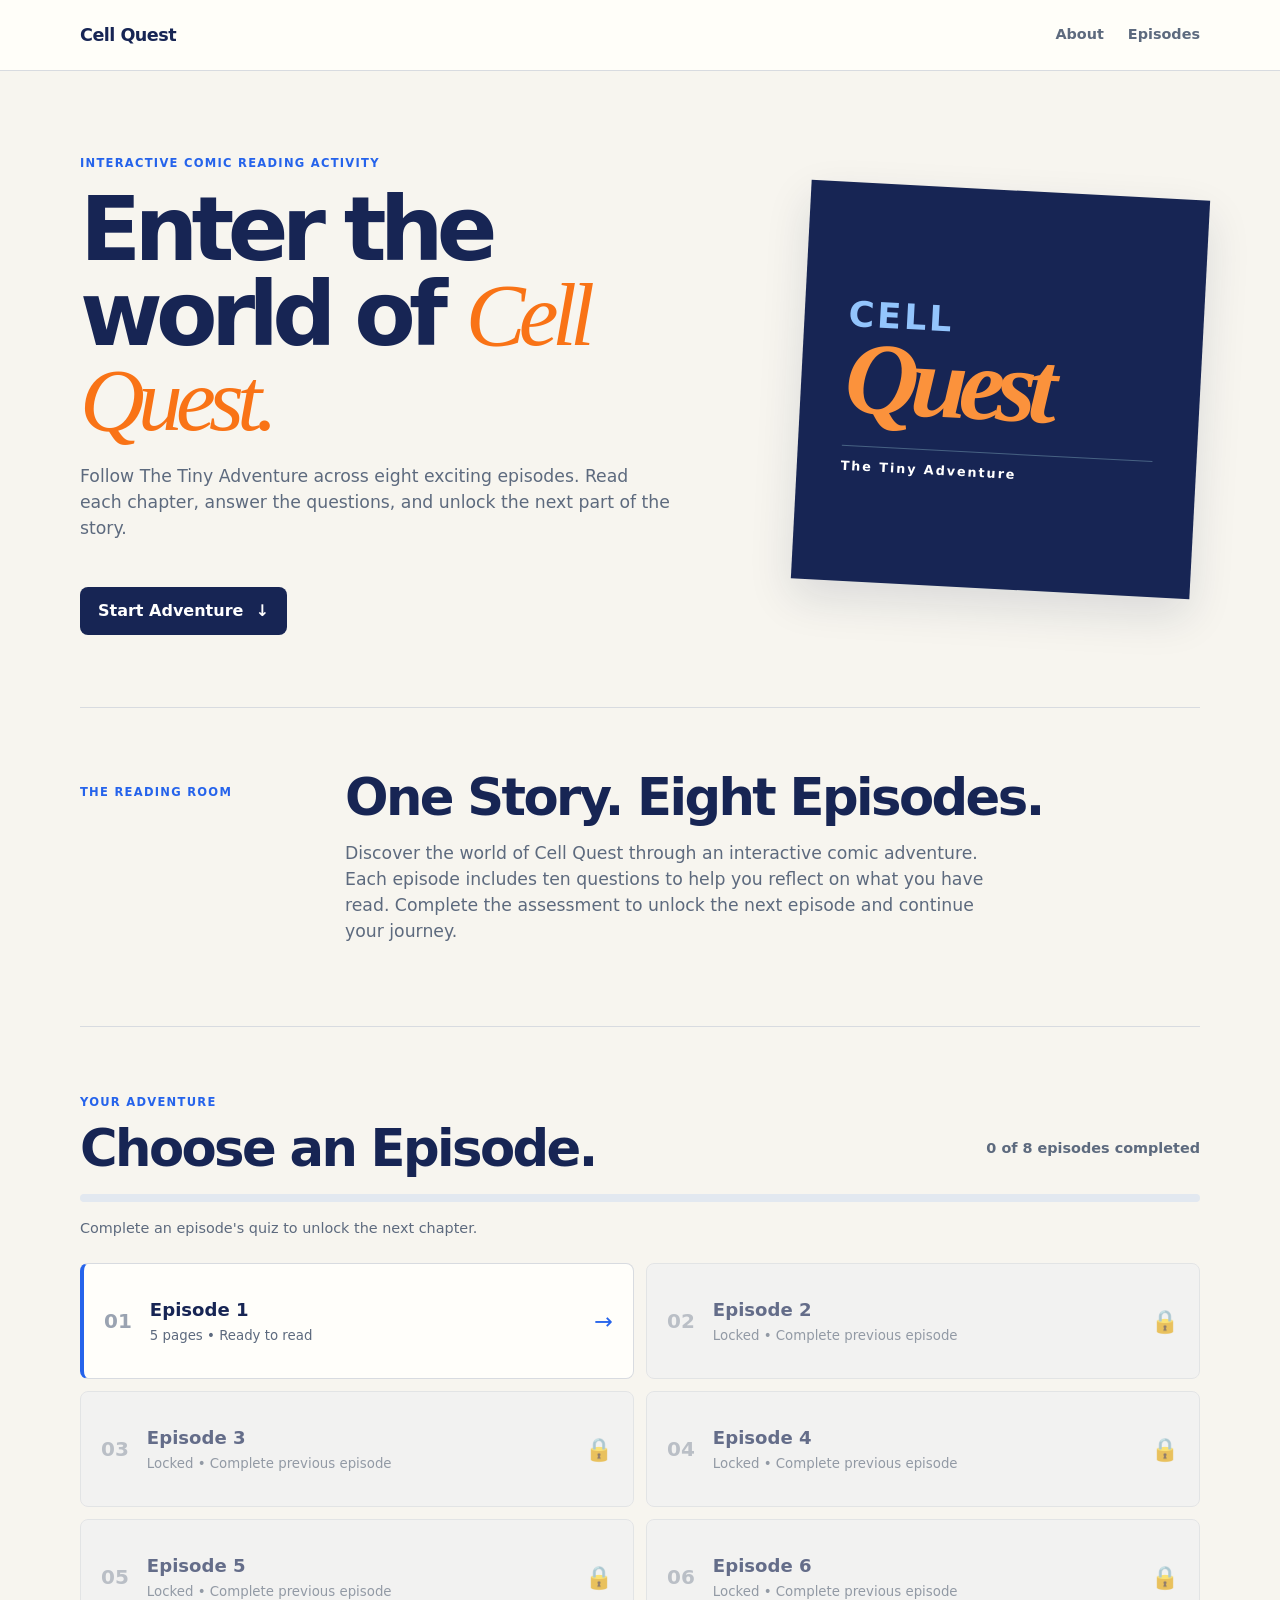
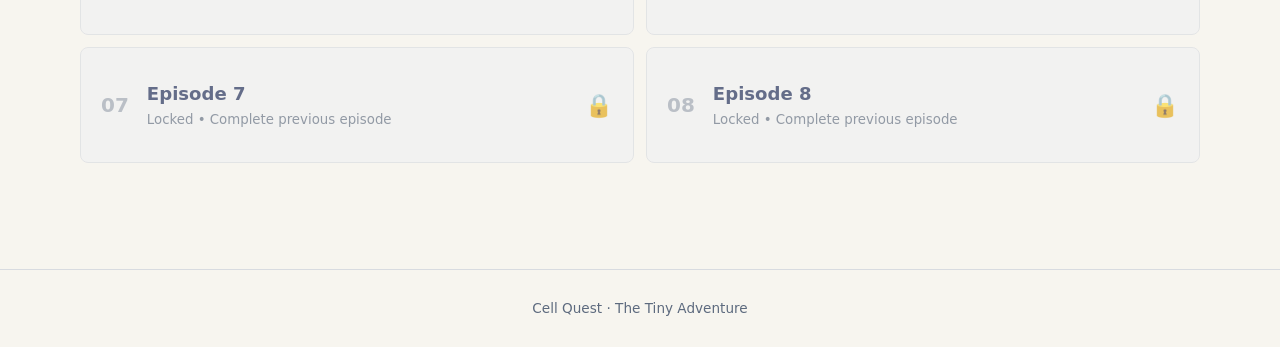
==== index.html @ 2b367c93 "first commit" ====
<!doctype html>
<html lang="en">
  <head>
    <meta charset="UTF-8" />
    <meta name="viewport" content="width=device-width, initial-scale=1.0" />
    <meta name="theme-color" content="#172554" />

    <title>Cell Quest | The Tiny Adventure</title>

    <link rel="stylesheet" href="css/comic-quiz.css" />
  </head>

  <body class="home-page">
    <header class="site-header">
      <div class="header-inner">
        <a class="brand" href="#home"> Cell Quest </a>

        <nav class="site-nav" aria-label="Primary navigation">
          <a href="#about">About</a>
          <a href="#episodes">Episodes</a>
        </nav>
      </div>
    </header>

    <main id="home">
      <!-- HERO -->
      <section class="hero">
        <div class="hero-copy">
          <p class="eyebrow">Interactive Comic Reading Activity</p>

          <h1>
            Enter the world of
            <em>Cell Quest.</em>
          </h1>

          <p class="hero-text">
            Follow The Tiny Adventure across eight exciting episodes. Read each
            chapter, answer the questions, and unlock the next part of the
            story.
          </p>

          <a class="primary-action" href="#episodes">
            Start Adventure
            <span aria-hidden="true">↓</span>
          </a>
        </div>

        <div class="hero-mark" aria-hidden="true">
          <span>Cell</span>
          <strong>Quest</strong>
          <i>The Tiny Adventure</i>
        </div>
      </section>

      <!-- ABOUT -->
      <section class="about" id="about" aria-labelledby="about-title">
        <p class="eyebrow">The Reading Room</p>

        <div>
          <h2 id="about-title">One Story. Eight Episodes.</h2>

          <p>
            Discover the world of Cell Quest through an interactive comic
            adventure. Each episode includes ten questions to help you reflect
            on what you have read. Complete the assessment to unlock the next
            episode and continue your journey.
          </p>
        </div>
      </section>

      <!-- EPISODES -->
      <section
        class="episode-section"
        id="episodes"
        aria-labelledby="episodes-title"
      >
        <div class="section-heading">
          <div>
            <p class="eyebrow">Your Adventure</p>

            <h2 id="episodes-title">Choose an Episode.</h2>
          </div>

          <p id="progressLabel" class="progress-label" aria-live="polite">
            Loading progress...
          </p>
        </div>

        <div class="progress-track" aria-hidden="true">
          <div id="progressFill" class="progress-fill"></div>
        </div>

        <p class="episode-help">
          Complete an episode's quiz to unlock the next chapter.
        </p>

        <ol
          class="episode-grid"
          id="episodeGrid"
          aria-label="Cell Quest episodes"
        ></ol>

        <p id="storageWarning" class="storage-warning" role="status" hidden></p>
      </section>
    </main>

    <footer class="site-footer">Cell Quest · The Tiny Adventure</footer>

    <script src="js/app-config.js"></script>
    <script src="js/app.js"></script>
  </body>
</html>
---- css/comic-quiz.css ----
/* ========================================
   GLOBAL VARIABLES
======================================== */

:root {
    --ink: #10213e;
    --muted: #5d6a7e;
    --paper: #f7f5ef;
    --surface: #fffefa;
    --line: #d8dbe0;

    --navy: #172554;
    --blue: #2563eb;
    --orange: #f97316;

    --green: #16a34a;
    --red: #dc2626;

    --shadow: 0 18px 45px rgba(16, 33, 62, 0.12);
}

* {
    box-sizing: border-box;
}

html {
    scroll-behavior: smooth;
}

body {
    min-height: 100vh;
    margin: 0;
    background: var(--paper);
    color: var(--ink);
    font-family: Inter, ui-sans-serif, system-ui,
        -apple-system, BlinkMacSystemFont,
        "Segoe UI", sans-serif;
    line-height: 1.5;
}

[hidden] {
    display: none !important;
}

a {
    color: inherit;
}

button {
    font: inherit;
}

button,
a {
    -webkit-tap-highlight-color: transparent;
}

button:focus-visible,
a:focus-visible {
    outline: 3px solid #93c5fd;
    outline-offset: 3px;
}

.eyebrow {
    color: var(--blue);
    font-size: 0.72rem;
    font-weight: 850;
    letter-spacing: 0.11em;
    text-transform: uppercase;
}

.primary-action,
.button-secondary {
    display: inline-flex;
    align-items: center;
    justify-content: center;
    gap: 12px;
    padding: 12px 18px;
    border: 0;
    border-radius: 8px;
    font-weight: 800;
    text-decoration: none;
    cursor: pointer;
    transition: background 0.2s, transform 0.2s;
}

.primary-action {
    background: var(--navy);
    color: #ffffff;
}

.primary-action:hover {
    background: var(--blue);
}

.button-secondary {
    background: #dce2ea;
    color: var(--ink);
}

.button-secondary:hover {
    background: #cbd5e1;
}

.is-disabled {
    opacity: 0.45;
    cursor: not-allowed;
    pointer-events: none;
}

/* ========================================
   LANDING PAGE HEADER
======================================== */

.site-header {
    position: sticky;
    top: 0;
    z-index: 20;
    background: rgba(255, 254, 250, 0.93);
    backdrop-filter: blur(12px);
    border-bottom: 1px solid var(--line);
}

.header-inner,
.hero,
.about,
.episode-section {
    width: min(1120px, calc(100% - 40px));
    margin-inline: auto;
}

.header-inner {
    min-height: 70px;
    display: flex;
    align-items: center;
    justify-content: space-between;
}

.brand {
    color: var(--navy);
    font-size: 1.1rem;
    font-weight: 900;
    letter-spacing: -0.03em;
    text-decoration: none;
}

.site-nav {
    display: flex;
    align-items: center;
    gap: 24px;
}

.site-nav a,
.text-action {
    color: var(--muted);
    font-size: 0.9rem;
    font-weight: 750;
    text-decoration: none;
}

.site-nav a:hover,
.text-action:hover {
    color: var(--blue);
}

/* ========================================
   HERO
======================================== */

.hero {
    min-height: 535px;
    display: grid;
    grid-template-columns: 1.25fr 0.75fr;
    align-items: center;
    gap: 56px;
    padding: 72px 0;
}

.hero h1 {
    max-width: 680px;
    margin: 15px 0 22px;
    color: var(--navy);
    font-size: clamp(3.2rem, 7vw, 6.6rem);
    letter-spacing: -0.075em;
    line-height: 0.95;
}

.hero h1 em {
    color: var(--orange);
    font-family: Georgia, serif;
    font-weight: 400;
}

.hero-text {
    max-width: 590px;
    color: var(--muted);
    font-size: 1.08rem;
}

.hero .primary-action {
    margin-top: 28px;
}

.hero-mark {
    aspect-ratio: 1;
    display: flex;
    flex-direction: column;
    justify-content: center;
    padding: 11%;
    background: var(--navy);
    color: #ffffff;
    box-shadow: var(--shadow);
    transform: rotate(3deg);
}

.hero-mark span {
    color: #93c5fd;
    font-weight: 800;
    font-size: clamp(1.3rem, 3vw, 2.2rem);
    letter-spacing: 0.08em;
    text-transform: uppercase;
}

.hero-mark strong {
    color: #fb923c;
    font-family: Georgia, serif;
    font-size: clamp(3.7rem, 8vw, 7rem);
    font-style: italic;
    line-height: 0.75;
    letter-spacing: -0.08em;
}

.hero-mark i {
    margin-top: 28px;
    padding-top: 10px;
    border-top: 1px solid #476283;
    font-style: normal;
    font-size: 0.8rem;
    font-weight: 800;
    letter-spacing: 0.15em;
}

/* ========================================
   ABOUT
======================================== */

.about {
    display: grid;
    grid-template-columns: 220px 1fr;
    gap: 45px;
    padding: 64px 0;
    border-top: 1px solid var(--line);
}

.about h2 {
    margin: 0 0 18px;
    color: var(--navy);
    font-size: clamp(2rem, 4vw, 3.5rem);
    letter-spacing: -0.05em;
    line-height: 1;
}

.about p:last-child {
    max-width: 650px;
    color: var(--muted);
    font-size: 1.08rem;
}

/* ========================================
   EPISODE GRID
======================================== */

.episode-section {
    padding: 55px 0 90px;
    border-top: 1px solid var(--line);
    scroll-margin-top: 85px;
}

.section-heading {
    display: flex;
    justify-content: space-between;
    align-items: end;
    gap: 20px;
    margin-bottom: 20px;
}

.section-heading h2 {
    margin: 8px 0 0;
    color: var(--navy);
    font-size: clamp(2rem, 4vw, 3.5rem);
    letter-spacing: -0.05em;
    line-height: 1;
}

.progress-label {
    color: var(--muted);
    font-size: 0.9rem;
    font-weight: 750;
}

.progress-track {
    width: 100%;
    height: 8px;
    overflow: hidden;
    background: #e2e8f0;
    border-radius: 100px;
}

.progress-fill {
    width: 0%;
    height: 100%;
    background: var(--green);
    border-radius: 100px;
    transition: width 0.3s ease;
}

.episode-help {
    margin: 16px 0 24px;
    color: var(--muted);
    font-size: 0.9rem;
}

.episode-grid {
    display: grid;
    grid-template-columns: repeat(2, minmax(0, 1fr));
    gap: 12px;
    padding: 0;
    list-style: none;
}

.episode-card {
    display: flex;
    align-items: center;
    gap: 18px;
    min-height: 116px;
    padding: 20px;
    background: var(--surface);
    border: 1px solid var(--line);
    border-radius: 8px;
    text-decoration: none;
    transition:
        transform 0.2s,
        box-shadow 0.2s,
        border-color 0.2s;
}

a.episode-card:hover {
    border-color: var(--blue);
    box-shadow: var(--shadow);
    transform: translateY(-3px);
}

.episode-number {
    color: #9aa3b1;
    font-size: 1.25rem;
    font-weight: 850;
}

.episode-card-copy {
    display: grid;
    flex: 1;
    gap: 3px;
}

.episode-card-copy strong {
    color: var(--navy);
    font-size: 1.13rem;
}

.episode-card-copy small {
    color: var(--muted);
}

.episode-arrow {
    color: var(--blue);
    font-size: 1.4rem;
}

.episode-card.is-available {
    border-left: 4px solid var(--blue);
}

.episode-card.is-completed {
    border-left: 4px solid var(--green);
}

.episode-card.is-completed small {
    color: #15803d;
    font-weight: 750;
}

.episode-card.is-locked {
    background: #f0f1f3;
    opacity: 0.65;
    cursor: not-allowed;
}

.episode-card.is-locked .episode-arrow {
    color: #64748b;
}

.storage-warning {
    margin-top: 20px;
    padding: 14px 16px;
    border: 1px solid #fdba74;
    border-radius: 8px;
    background: #fff7ed;
    color: #9a3412;
    font-size: 0.88rem;
}

/* ========================================
   FOOTER
======================================== */

.site-footer {
    padding: 28px 20px;
    border-top: 1px solid var(--line);
    color: var(--muted);
    font-size: 0.85rem;
    text-align: center;
}

/* ========================================
   READER HEADER
======================================== */

.reader-page {
    background: #edf0f5;
}

.reader-header {
    position: sticky;
    top: 0;
    z-index: 20;
    display: flex;
    justify-content: space-between;
    align-items: center;
    height: 64px;
    padding: 0 28px;
    background: var(--surface);
    border-bottom: 1px solid var(--line);
    transition: transform 0.24s ease;
}

.reader-header.nav-hidden {
    transform: translateY(-100%);
}

.reader-header .brand span {
    margin-left: 6px;
    color: var(--orange);
    font-family: Georgia, serif;
    font-size: 0.9rem;
    font-style: italic;
    font-weight: 400;
}

.reader-progress {
    color: var(--muted);
    font-size: 0.85rem;
    font-weight: 800;
}

/* ========================================
   READER LAYOUT
======================================== */

.reader-layout {
    display: grid;
    grid-template-columns: 230px minmax(0, 1fr);
    max-width: 1600px;
    min-height: calc(100vh - 64px);
    margin: auto;
}

.episode-sidebar {
    position: sticky;
    top: 64px;
    align-self: start;
    height: calc(100vh - 64px);
    overflow-y: auto;
    padding: 28px 16px;
    background: var(--surface);
    border-right: 1px solid var(--line);
}

.reader-header-hidden .episode-sidebar {
    top: 0;
    height: 100vh;
}

.episode-nav {
    display: grid;
    gap: 4px;
    margin-top: 14px;
    padding: 0;
    list-style: none;
}

.episode-nav a,
.episode-nav .episode-nav-locked {
    display: flex;
    align-items: center;
    gap: 11px;
    padding: 10px;
    border-radius: 6px;
    color: var(--muted);
    font-size: 0.9rem;
    font-weight: 700;
    text-decoration: none;
}

.episode-nav a span,
.episode-nav .episode-nav-locked span {
    color: #9aa3b1;
    font-size: 0.75rem;
}

.episode-nav a:hover,
.episode-nav a.is-active {
    background: #e9efff;
    color: var(--blue);
}

.episode-nav a.is-completed:not(.is-active) {
    color: #15803d;
}

.episode-nav .episode-nav-locked {
    color: #9aa3b1;
    opacity: 0.6;
    cursor: not-allowed;
}

.reader-content {
    width: 100%;
    max-width: 980px;
    margin: 0 auto;
    padding: 35px;
}

.reader-title-row {
    display: flex;
    justify-content: space-between;
    align-items: center;
    gap: 20px;
    margin-bottom: 24px;
}

.reader-title-row h1 {
    margin: 6px 0 0;
    color: var(--navy);
    font-size: clamp(2rem, 4vw, 3.2rem);
    letter-spacing: -0.06em;
    line-height: 1;
}

.reader-actions {
    display: flex;
    align-items: center;
    gap: 18px;
}

.reader-mode-toggle {
    padding: 9px 12px;
    background: transparent;
    border: 1px solid var(--line);
    border-radius: 6px;
    color: var(--ink);
    font-size: 0.85rem;
    font-weight: 800;
    cursor: pointer;
}

.reader-mode-toggle:hover {
    border-color: var(--blue);
    color: var(--blue);
}

/* ========================================
   COMIC PAGES
======================================== */

.comic-pages {
    display: grid;
    gap: 0;
}

.comic-page {
    width: 100%;
    margin: 0;
    background: white;
}

.comic-page img {
    display: block;
    width: 100%;
    height: auto;
}

.title-page {
    box-shadow: var(--shadow);
}

.episode-controls {
    display: flex;
    justify-content: space-between;
    gap: 12px;
    margin-top: 30px;
}

/* ========================================
   QUIZ PANEL
======================================== */

.quiz-panel {
    margin-top: 44px;
    padding: 34px;
    background: var(--surface);
    border: 1px solid var(--line);
    border-radius: 14px;
    box-shadow: var(--shadow);
}

.quiz-heading {
    margin-bottom: 25px;
}

.quiz-heading h2 {
    margin: 8px 0 12px;
    color: var(--navy);
    font-size: clamp(1.9rem, 4vw, 2.5rem);
    letter-spacing: -0.04em;
}

.quiz-type-badge {
    display: inline-block;
    padding: 6px 12px;
    border-radius: 100px;
    background: #dbeafe;
    color: #1d4ed8;
    font-size: 0.78rem;
    font-weight: 850;
}

.quiz-description {
    max-width: 680px;
    margin-top: 15px;
    color: var(--muted);
    font-size: 0.95rem;
}

.quiz-status {
    margin: 0 0 20px;
    padding: 13px 16px;
    border: 1px solid #bfdbfe;
    border-radius: 8px;
    background: #eff6ff;
    color: #1e40af;
    font-size: 0.9rem;
    font-weight: 650;
}

.quiz-status.is-error {
    border-color: #fecaca;
    background: #fef2f2;
    color: #b91c1c;
}

.quiz-status.is-success {
    border-color: #bbf7d0;
    background: #f0fdf4;
    color: #15803d;
}

/* ========================================
   MULTIPLE CHOICE / TRUE OR FALSE
======================================== */

.quiz-question {
    min-width: 0;
    margin: 0 0 18px;
    padding: 20px;
    background: #ffffff;
    border: 1px solid var(--line);
    border-radius: 10px;
}

.quiz-question legend {
    padding: 0 5px;
    color: var(--navy);
    font-size: 1rem;
    font-weight: 800;
}

.quiz-options {
    display: grid;
    gap: 10px;
    padding-top: 8px;
}

.quiz-choice {
    display: flex;
    align-items: center;
    gap: 12px;
    padding: 13px 15px;
    background: #f8fafc;
    border: 1px solid var(--line);
    border-radius: 8px;
    cursor: pointer;
    transition: background 0.2s, border-color 0.2s;
}

.quiz-choice:hover {
    background: #eff6ff;
    border-color: var(--blue);
}

.quiz-choice:has(input:checked) {
    background: #dbeafe;
    border-color: var(--blue);
}

.quiz-choice:has(input:focus-visible) {
    outline: 3px solid #93c5fd;
    outline-offset: 2px;
}

.quiz-choice input {
    flex-shrink: 0;
    width: 17px;
    height: 17px;
    margin: 0;
    accent-color: var(--blue);
    cursor: pointer;
}

.quiz-choice span {
    font-size: 0.94rem;
    font-weight: 600;
    overflow-wrap: anywhere;
}

/* ========================================
   MATCHING TYPE
======================================== */

.match-instructions {
    margin-bottom: 18px;
    padding: 14px 16px;
    background: #eff6ff;
    border-radius: 8px;
    color: #1e40af;
    font-size: 0.9rem;
    font-weight: 650;
}

.matching-board {
    position: relative;
    display: grid;
    grid-template-columns: minmax(0, 1fr) minmax(0, 1fr);
    align-items: start;
    gap: 44px;
}

.match-column {
    display: grid;
    gap: 12px;
    min-width: 0;
}

.match-column h3 {
    margin: 0 0 5px;
    color: var(--navy);
    font-size: 0.9rem;
}

.match-button {
    position: relative;
    z-index: 2;
    display: flex;
    flex-direction: column;
    align-items: flex-start;
    gap: 7px;
    width: 100%;
    min-height: 94px;
    padding: 13px;
    background: #ffffff;
    color: var(--ink);
    border: 2px solid var(--line);
    border-radius: 9px;
    text-align: left;
    cursor: pointer;
    transition:
        border-color 0.2s,
        background 0.2s;
}

.match-button:hover {
    border-color: var(--blue);
    background: #eff6ff;
}

.match-button.is-paired {
    border-color: var(--green);
    background: #f0fdf4;
}

.match-button.is-selected,
.match-button.is-paired.is-selected {
    border-color: var(--orange);
    background: #fff7ed;
}

.match-marker {
    color: var(--blue);
    font-size: 0.8rem;
    font-weight: 900;
}

.match-content {
    width: 100%;
    font-size: 0.9rem;
    font-weight: 700;
    overflow-wrap: anywhere;
}

.match-label {
    color: var(--muted);
    font-size: 0.72rem;
    font-weight: 750;
}

.match-button.is-paired .match-label {
    color: #15803d;
}

.match-button.is-selected .match-label {
    color: #c2410c;
}

.match-lines {
    position: absolute;
    inset: 0;
    z-index: 1;
    width: 100%;
    height: 100%;
    overflow: visible;
    pointer-events: none;
}

.match-lines line {
    stroke: var(--green);
    stroke-width: 3;
    stroke-linecap: round;
}

/* ========================================
   QUIZ RESULTS
======================================== */

.quiz-footer {
    display: flex;
    flex-direction: column;
    align-items: flex-start;
    gap: 15px;
    margin-top: 24px;
    padding-top: 20px;
    border-top: 1px solid var(--line);
}

.quiz-submit {
    font-size: 0.95rem;
}

.quiz-result {
    color: #15803d;
    font-size: 1rem;
    font-weight: 800;
}

.quiz-result.is-error {
    color: var(--red);
}

/* ========================================
   FOCUS READER
======================================== */

.focus-reader .episode-sidebar {
    display: none;
}

.focus-reader .reader-layout {
    display: block;
    max-width: none;
}

.focus-reader .reader-content {
    max-width: none;
    padding: 0;
}

.focus-reader .reader-title-row {
    position: sticky;
    top: 64px;
    z-index: 10;
    margin: 0;
    padding: 16px 28px;
    background: rgba(247, 245, 239, 0.95);
}

.focus-reader.reader-header-hidden .reader-title-row {
    top: 0;
}

.focus-reader .reader-title-row h1 {
    font-size: 1.5rem;
}

.focus-reader .comic-page {
    max-width: 1600px;
    margin: auto;
}

.focus-reader .quiz-panel {
    max-width: 980px;
    margin-inline: auto;
}

.focus-reader .episode-controls {
    max-width: 980px;
    margin: 30px auto;
    padding: 0 24px;
}

.focus-reader .storage-warning {
    max-width: 980px;
    margin: 20px auto;
}

/* ========================================
   RESPONSIVE
======================================== */

@media (max-width: 700px) {

    .header-inner,
    .hero,
    .about,
    .episode-section {
        width: min(1120px, calc(100% - 28px));
    }

    .hero {
        grid-template-columns: 1fr;
        min-height: 0;
        gap: 35px;
        padding: 48px 0;
    }

    .hero-mark {
        max-width: 330px;
    }

    .about {
        display: block;
        padding: 45px 0;
    }

    .about .eyebrow {
        margin-bottom: 15px;
    }

    .episode-grid {
        grid-template-columns: 1fr;
    }

    .section-heading {
        display: grid;
        align-items: start;
    }

    .reader-header {
        padding: 0 16px;
    }

    .reader-header .brand span {
        display: none;
    }

    .reader-layout {
        display: block;
    }

    .episode-sidebar {
        position: sticky;
        top: 64px;
        z-index: 15;
        height: auto;
        overflow-x: auto;
        overflow-y: hidden;
        padding: 12px 16px;
        border-right: 0;
        border-bottom: 1px solid var(--line);
    }

    .reader-header-hidden .episode-sidebar {
        top: 0;
        height: auto;
    }

    .episode-sidebar .eyebrow {
        display: none;
    }

    .episode-nav {
        display: flex;
        width: max-content;
        margin: 0;
    }

    .episode-nav a,
    .episode-nav .episode-nav-locked {
        padding: 8px 10px;
        border: 1px solid var(--line);
    }

    .reader-content {
        padding: 25px 14px;
    }

    .reader-title-row {
        align-items: flex-start;
    }

    .reader-actions .text-action {
        display: none;
    }

    .quiz-panel {
        margin-top: 28px;
        padding: 20px 14px;
        border-radius: 10px;
    }

    .quiz-question {
        padding: 15px;
    }

    .matching-board {
        gap: 18px;
    }

    .match-button {
        min-height: 100px;
        padding: 9px;
    }

    .match-content {
        font-size: 0.78rem;
    }

    .match-marker,
    .match-label {
        font-size: 0.68rem;
    }

    .episode-controls a {
        flex: 1;
        padding: 10px;
        font-size: 0.82rem;
        text-align: center;
    }

    .focus-reader .reader-title-row {
        padding: 12px 16px;
    }

    .focus-reader .reader-title-row .eyebrow {
        display: none;
    }

    .focus-reader .quiz-panel {
        margin-inline: 14px;
    }

}

@media (prefers-reduced-motion: reduce) {
    html {
        scroll-behavior: auto;
    }

    *,
    *::before,
    *::after {
        transition-duration: 0.01ms !important;
        animation-duration: 0.01ms !important;
    }
}
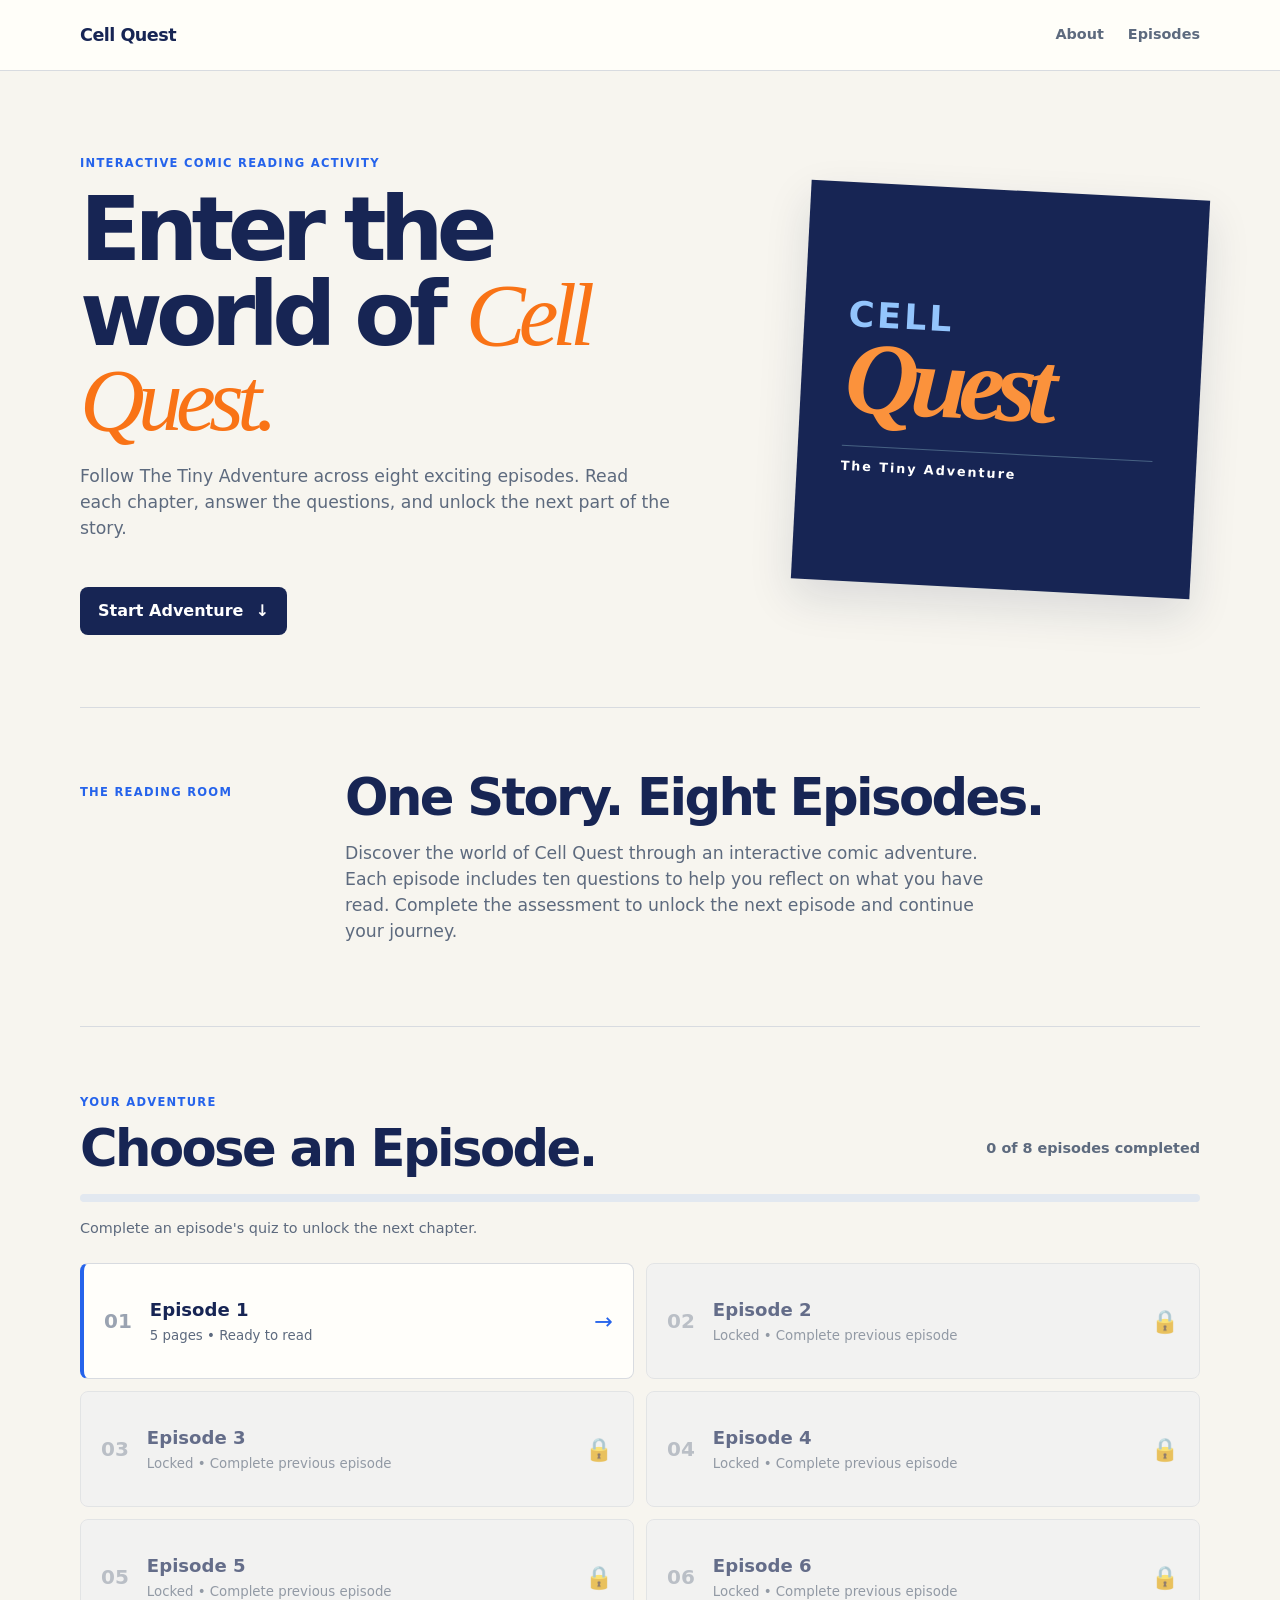
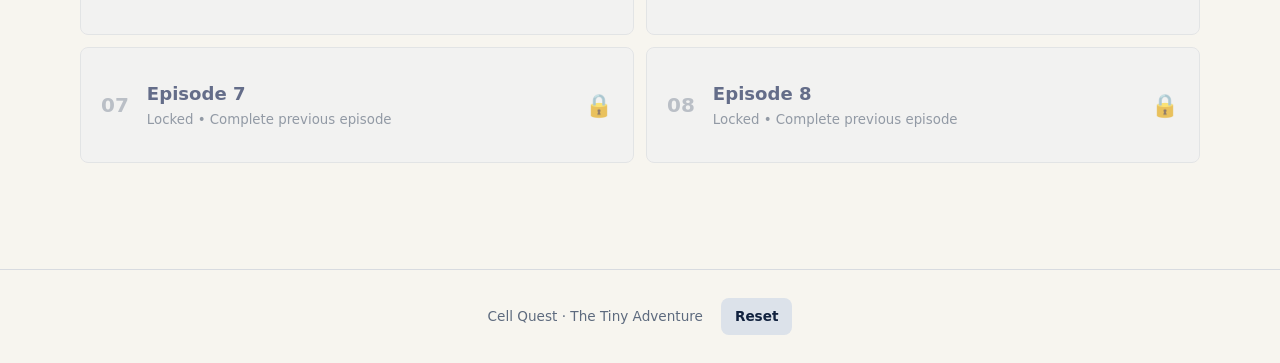
==== commit a40528ba: "second commit" ====
--- a/index.html
+++ b/index.html
@@ -104,7 +104,12 @@
       </section>
     </main>
 
-    <footer class="site-footer">Cell Quest · The Tiny Adventure</footer>
+    <footer class="site-footer">
+      <span>Cell Quest · The Tiny Adventure</span>
+      <button id="resetProgress" class="button-secondary" type="button">
+        Reset
+      </button>
+    </footer>
 
     <script src="js/app-config.js"></script>
     <script src="js/app.js"></script>
--- a/css/comic-quiz.css
+++ b/css/comic-quiz.css
@@ -414,11 +414,20 @@
 ======================================== */
 
 .site-footer {
+    display: flex;
+    align-items: center;
+    justify-content: center;
+    gap: 18px;
     padding: 28px 20px;
     border-top: 1px solid var(--line);
     color: var(--muted);
     font-size: 0.85rem;
     text-align: center;
+}
+
+.site-footer .button-secondary {
+    padding: 8px 14px;
+    font-size: 0.85rem;
 }
 
 /* ========================================
@@ -1099,4 +1108,4 @@
         transition-duration: 0.01ms !important;
         animation-duration: 0.01ms !important;
     }
-}+}
